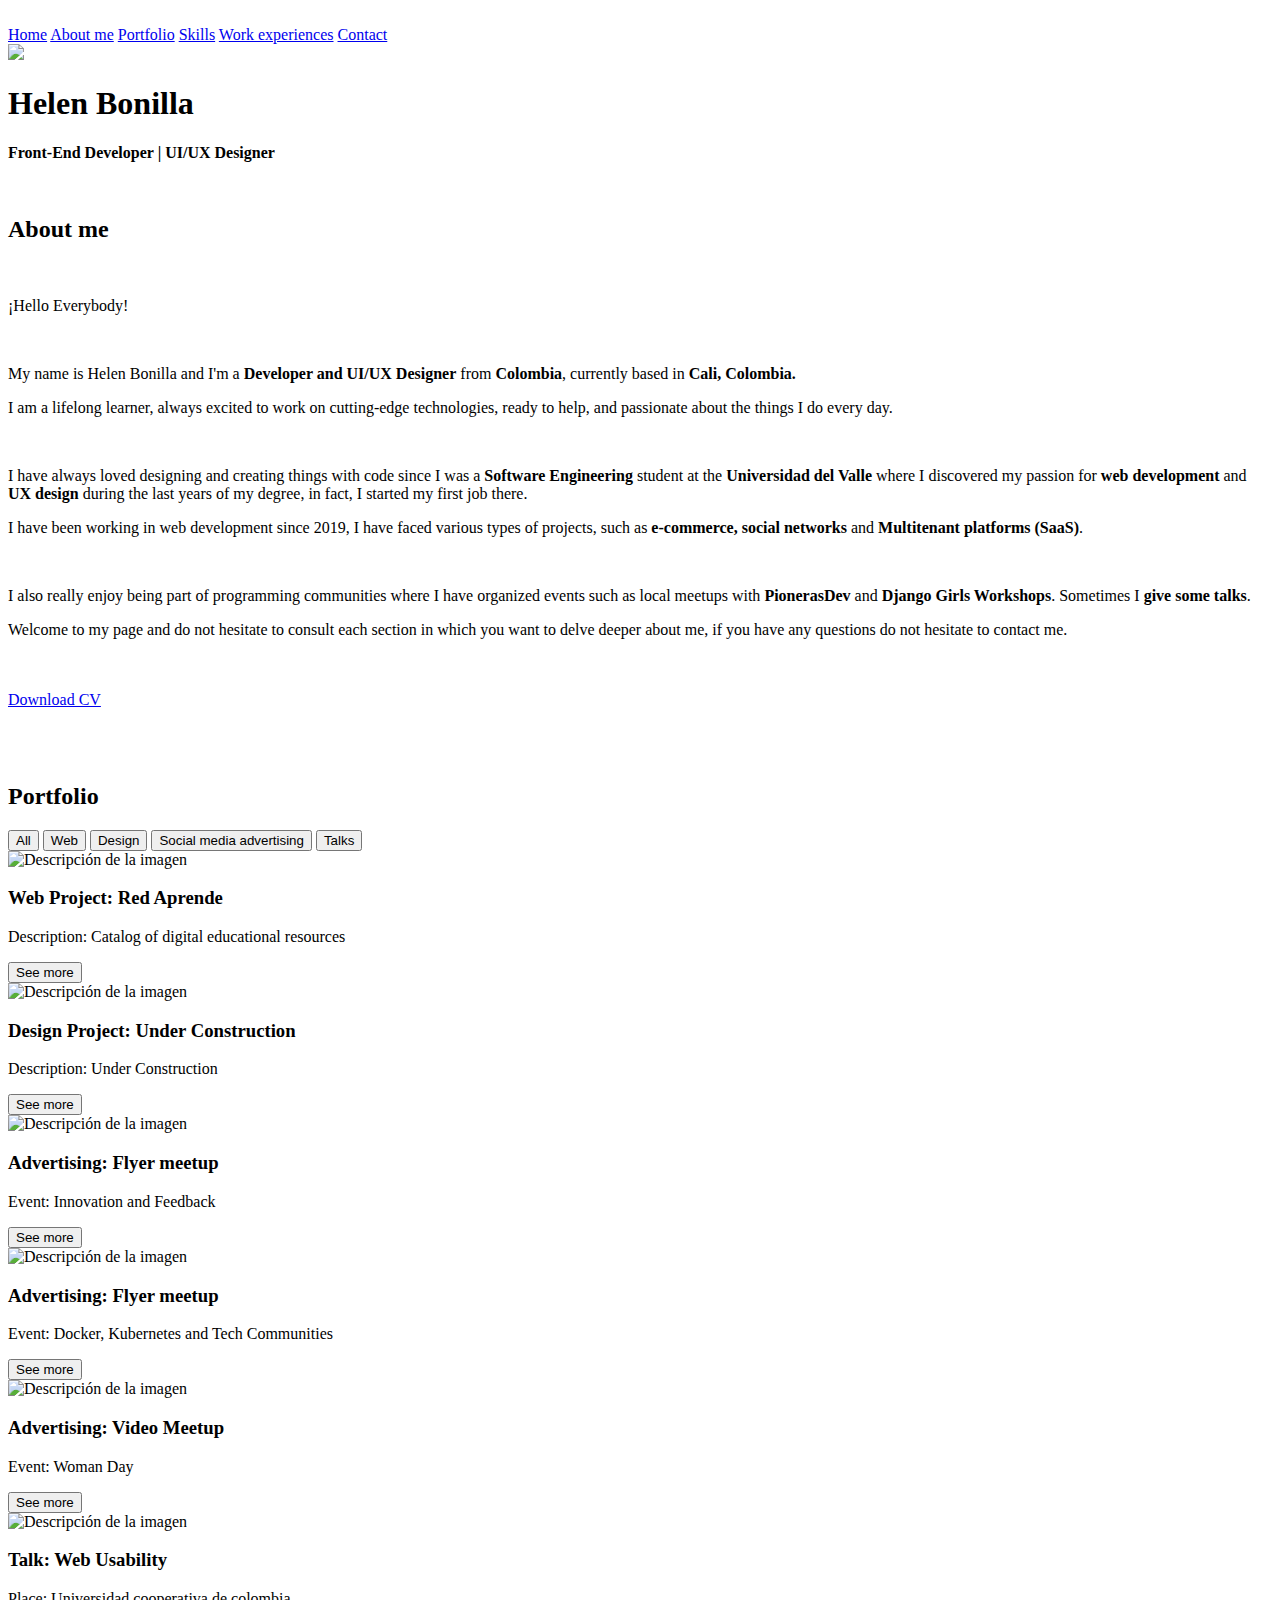
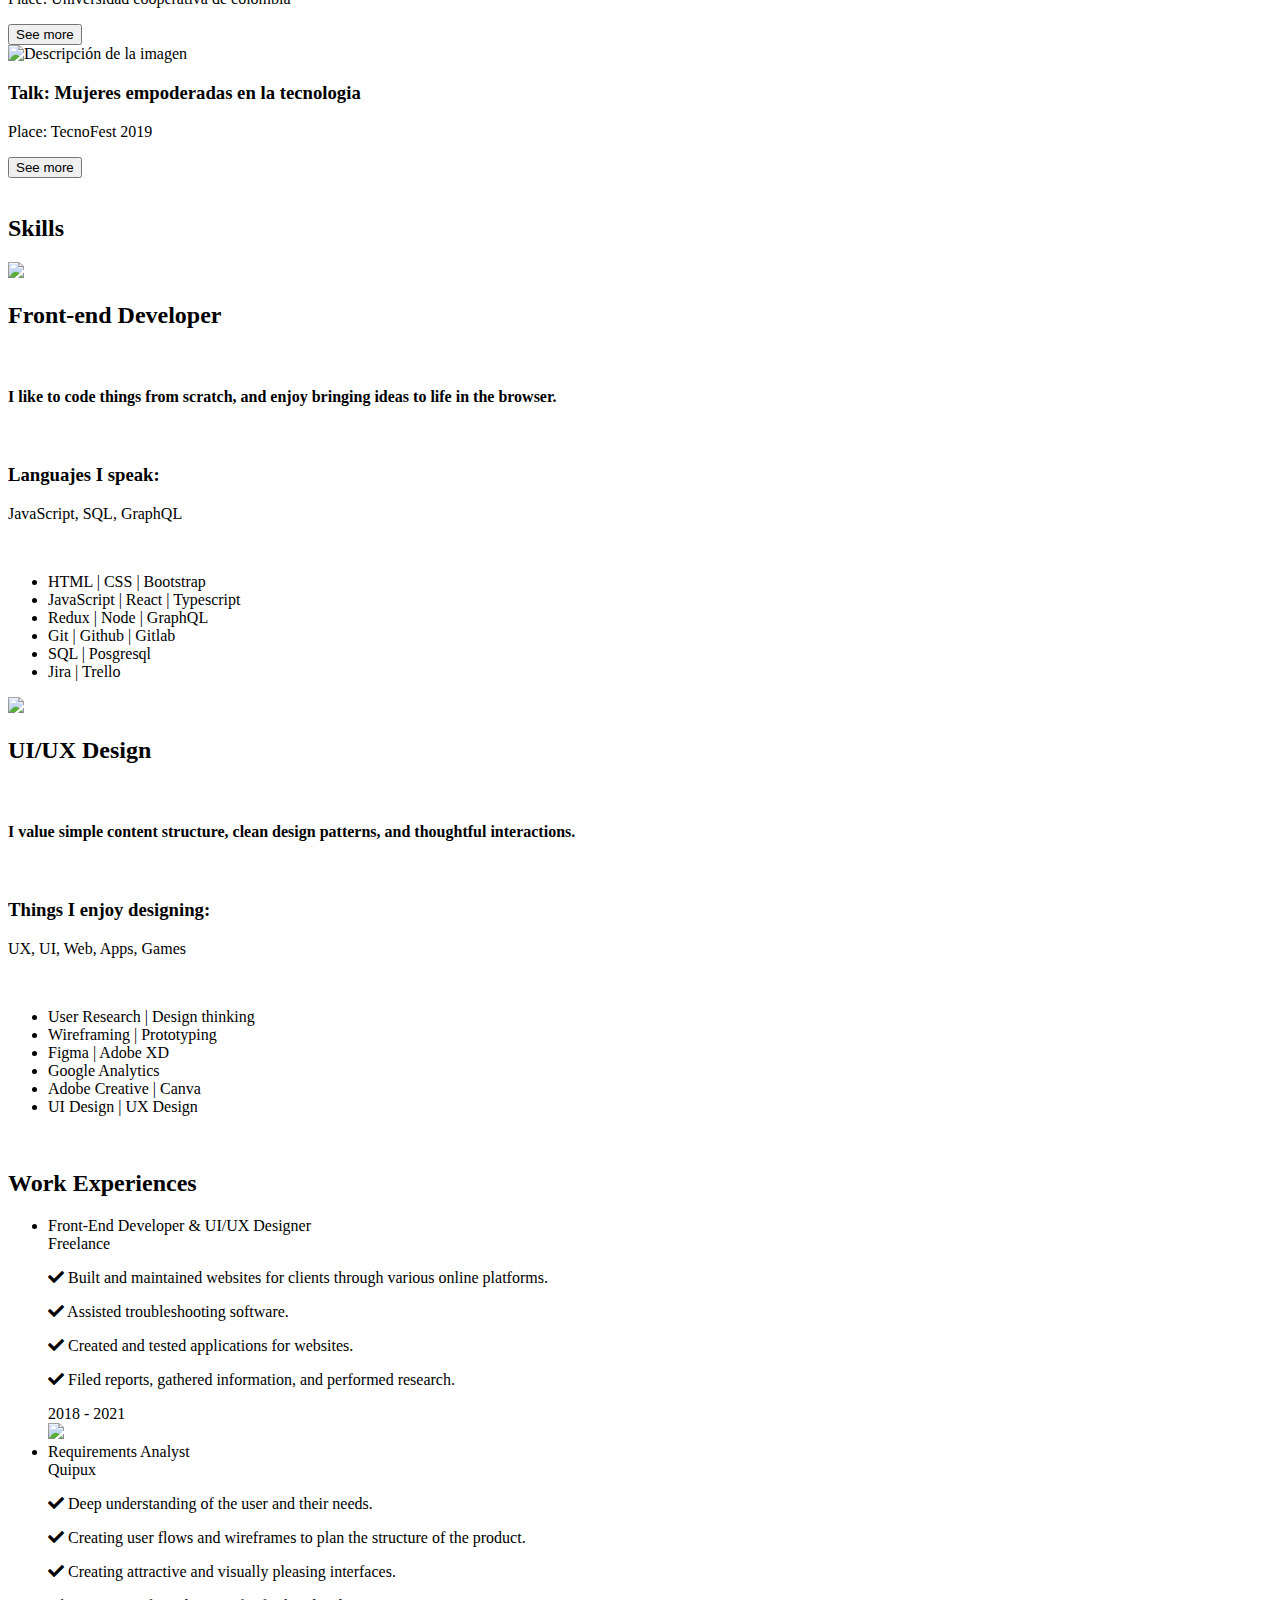
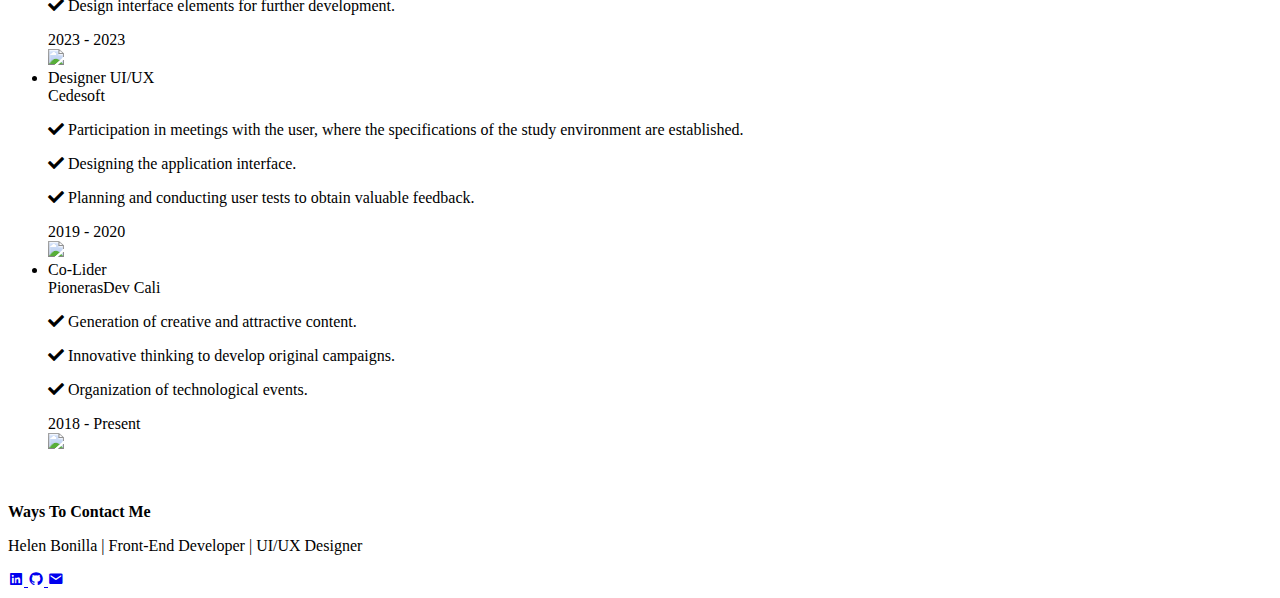
==== index.html @ f0af3a5b "Inicio" ====
<!DOCTYPE html>
<html lang="en">
<head>
    <meta charset="UTF-8">
    <meta http-equiv="X-UA-Compatible" content="IE=edge">
    <meta name="viewport" content="width=device-width, initial-scale=1.0">
    <link rel="stylesheet" href="css/estilos.css">
    <link href='https://unpkg.com/boxicons@2.0.9/css/boxicons.min.css' rel='stylesheet'>
    <link rel="stylesheet" href="https://cdnjs.cloudflare.com/ajax/libs/font-awesome/5.15.4/css/all.min.css">
    <title>Helen Bonilla | Front-End Developer</title>

<link rel="preconnect" href="https://fonts.googleapis.com">
<link rel="preconnect" href="https://fonts.gstatic.com" crossorigin>
<link href="https://fonts.googleapis.com/css2?family=Fraunces&family=Open+Sans:wght@300;400;700&display=swap" rel="stylesheet">
</head>
<body>
    <header class="header" id="inicio">
        <img src="icons/hamburguesa.svg" alt="" class="hamburguer">
        <nav class="menu-navegacion">
            <a href="#inicio">Home</a>
            <a href="#about">About me</a>
            <a href="#portafolio">Portfolio</a>
            <a href="#skills">Skills</a>
            <a href="#work experiences">Work experiences</a>
            <a href="#contacto">Contact</a>
        </nav>
        <div class="contenedor head">
            <img class="foto" src=./img/foto4.jpeg>
            <h1 class="titulo">Helen Bonilla</h1>
            <p class="copy"><b>Front-End Developer | UI/UX Designer</b></p>
        </div>
    </header> <br>
    <main> 
        <section class="contenedor" id="about">
            <h2 class="subtitulo">About me</h2> 
            <div class="contenedor-about">
                <div class="checklist-about"> <br>
                    <p>¡Hello Everybody!</p>
                    <br>
                    <p>My name is Helen Bonilla and I'm a <strong>Developer and UI/UX Designer</strong> from <strong> Colombia</strong>, currently based in <strong> Cali, Colombia. </strong></p>
                    <p>I am a lifelong learner, always excited to work on cutting-edge technologies, ready to help, and passionate about the things I do every day. </p><br>
                    <p>I have always loved designing and creating things with code since I was a <strong>Software Engineering </strong>student at the <strong> Universidad del Valle</strong> where I discovered my passion for <strong> web development</strong> and <strong> UX design </strong>during the last years of my degree, in fact, I started my first job there.</p>
                    <p>I have been working in web development since 2019, I have faced various types of projects, such as <strong>e-commerce, social networks</strong> and <strong> Multitenant platforms (SaaS)</strong>.</p><br>
                    <p>I also really enjoy being part of programming communities where I have organized events such as local meetups with <strong> PionerasDev </strong> and <strong> Django Girls Workshops</strong>. Sometimes I  <strong>give some talks</strong>.</p>
                    <p>Welcome to my page and do not hesitate to consult each section in which you want to delve deeper about me, if you have any questions do not hesitate to contact me.</p>
                    <br><br>
                        <a class="bton" href="./doc/HV_HelenBonillaE.pdf" download="CV Helen Bonilla">Download CV</a>
                </div> 
            </div> <br> <br>
        </section>
        <section class="gallery" id="portafolio">
            <div class="contenedor"> <br>
                <h2 class="subtitulo">Portfolio</h2>

                <div class="filter-menu">
                    <button class="filter-btn active" data-filter="all">All</button>
                    <button class="filter-btn" data-filter="web">Web</button> 
                    <button class="filter-btn" data-filter="design">Design</button>
                    <button class="filter-btn" data-filter="social">Social media advertising</button>
                    <button class="filter-btn" data-filter="talks">Talks</button>
                  </div>
                  
                  <div class="card-list">
                    <div class="card web">
                        <img src="./img/RedAprende.PNG" alt="Descripción de la imagen">
                        <div class="card-overlay">
                          <h3>Web Project: Red Aprende</h3>
                          <p>Description: Catalog of digital educational resources</p>
                          <a href="./portfolio/webP1.html" target="_blank"><button>See more</button></a>
                        </div>
                      </div>
                      <div class="card design">
                        <img src="./img/404.png" alt="Descripción de la imagen">
                        <div class="card-overlay">
                          <h3>Design Project: Under Construction</h3>
                          <p>Description: Under Construction</p>
                          <a href="./portfolio/webP1.html" target="_blank"><button>See more</button></a>
                        </div>
                      </div>
                      <div class="card social">
                        <img src="./img/pionerasdev (4).png" alt="Descripción de la imagen">
                        <div class="card-overlay">
                          <h3>Advertising: Flyer meetup</h3>
                          <p>Event: Innovation and Feedback</p>
                          <a href="./portfolio/feed.html" target="_blank"><button>See more</button></a>
                        </div>
                      </div>
                      <div class="card social">
                        <img src="./img/PionerasDevCaliJulio.png" alt="Descripción de la imagen">
                        <div class="card-overlay">
                          <h3>Advertising: Flyer meetup</h3>
                          <p>Event: Docker, Kubernetes and Tech Communities</p>
                          <a href="./portfolio/Docker.html" target="_blank"><button>See more</button></a>
                        </div>
                      </div>
                      <div class="card social">
                        <img src="./img/image.png" alt="Descripción de la imagen">
                        <div class="card-overlay">
                          <h3>Advertising: Video Meetup</h3>
                          <p>Event: Woman Day</p>
                          <a href="./portfolio/DayW.html" target="_blank"><button>See more</button></a>
                        </div>
                      </div> 
                      <div class="card talks">
                        <img src="./img/120811788_2974301449463937_30745337983577985_n.jpg" alt="Descripción de la imagen">
                        <div class="card-overlay">
                          <h3>Talk: Web Usability</h3>
                          <p>Place: Universidad cooperativa de colombia</p>
                          <a href="./portfolio/talk_web.html" target="_blank"><button>See more</button></a>
                        </div>
                      </div> 
                      <div class="card talks">
                        <img src="./img/120504747_273987723655380_1915528451180286596_n.jpg" alt="Descripción de la imagen">
                        <div class="card-overlay">
                          <h3>Talk: Mujeres empoderadas en la tecnologia</h3>
                           <p>Place: TecnoFest 2019</p>
                          <a href="./portfolio/talk_wom.html" target="_blank"><button>See more</button></a>
                        </div>
                      </div> 
                  </div>   
        </section> 
        
       <section class="contenedor" id="skills"> <br>
            <h2 class="subtitulo">Skills</h2>
            <section class="skills">
                <div class="cont-skill"> 
                    <img src="./img/curso-de-programacion.png"><br>
                          <h2>Front-end Developer</h2><br>
                          <h4>I like to code things from scratch, and enjoy bringing ideas to life in the browser.</h4><br>
                          <h3>Languajes I speak:</h3>
                          <p>JavaScript, SQL, GraphQL</p><br>
                          <ul class="skills-list" id="frontend-skills">
                            <li>HTML | CSS | Bootstrap</li>
                            <li>JavaScript | React | Typescript</li>
                            <li>Redux | Node | GraphQL</li>
                            <li>Git | Github | Gitlab</li>
                            <li>SQL | Posgresql</li>
                            <li>Jira | Trello</li>
                          </ul>
                        </div>     
                </div>
                  <div class="cont-skill">
                    <img src="./img/diseno-web.png"><br>
                      <h2>UI/UX Design</h2><br>
                      <h4>I value simple content structure, clean design patterns, and thoughtful interactions.</h4><br>
                      <h3>Things I enjoy designing:</h3>
                      <p>UX, UI, Web, Apps, Games</p><br>
                      <ul class="skills-list" id="ui-ux-skills">
                      <li>User Research | Design thinking</li>
                      <li>Wireframing | Prototyping</li>
                      <li>Figma | Adobe XD</li>
                      <li>Google Analytics</li>
                      <li>Adobe Creative | Canva</li>
                      <li>UI Design | UX Design</li>
                    </ul>
                  </div>
            </section>

            <section class="gallery"> 
              <div class="contenedor" id="work experiences"> <br>
                  <h2 class="subtitulo">Work Experiences</h2>
                  <div class="work-experiences">
                    <ul>
                      <li class="work-container">
                        <div>
                          <div class="job-title">Front-End Developer & UI/UX Designer</div>
                          <div class="company-name">Freelance</div>
                          <div class="activities">
                            <p><i class="fas fa-check"></i> Built and maintained websites for clients through various online platforms.</p>
                            <p><i class="fas fa-check"></i> Assisted troubleshooting software.</p>
                            <p><i class="fas fa-check"></i> Created and tested applications for websites.</p>
                            <p><i class="fas fa-check"></i> Filed reports, gathered information, and performed
                              research.</p>
                          </div>
                          <div class="duration">2018 - 2021</div> 
                        </div>
                        <div class="image-work"><a target="_blank" href="https://github.com/HelenBonilla"> <img height="100px" src="./img/HelenB.png"></a></div>
                      </li>
                      <li class="work-container">
                        <div>
                          <div class="job-title">Requirements Analyst</div>
                            <div class="company-name">Quipux</div>
                              <div class="activities">
                                <p><i class="fas fa-check"></i> Deep understanding of the user and their needs.</p>
                                <p><i class="fas fa-check"></i> Creating user flows and wireframes to plan the
                                  structure of the product.</p>
                                <p><i class="fas fa-check"></i> Creating attractive and visually pleasing interfaces.</p>
                                <p><i class="fas fa-check"></i> Design interface elements for further development.</p>
                              </div>
                            <div class="duration">2023 - 2023</div>
                        </div>
                        <div class="image-work"><a target="_blank" href="https://quipux.com/"> <img height="50px" src="./img/quipux.png"> </a></div>
                      </li>
                      <li class="work-container">
                        <div>
                        <div class="job-title">Designer UI/UX</div>
                        <div class="company-name">Cedesoft</div>
                        <div class="activities">
                          <p><i class="fas fa-check"></i> Participation in meetings with the user, where the
                            specifications of the study environment are established.</p>
                          <p><i class="fas fa-check"></i> Designing the application interface.</p>
                          <p><i class="fas fa-check"></i> Planning and conducting user tests to obtain
                            valuable feedback.</p>
                        </div>
                        <div class="duration">2019 - 2020</div>
                      </div>
                        <div class="image-work"><a target="_blank" href="https://eisc.univalle.edu.co/index.php/laboratorios/cedesoft"> <img src="./img/cedesoft.png"> </a></div>
                      </li>
                      <li class="work-container"> 
                        <div>
                        <div class="job-title">Co-Lider</div>
                        <div class="company-name">PionerasDev Cali</div>
                        <div class="activities">
                          <p><i class="fas fa-check"></i> Generation of creative and attractive content.</p>
                          <p><i class="fas fa-check"></i> Innovative thinking to develop original campaigns.</p>
                          <p><i class="fas fa-check"></i> Organization of technological events.</p>
                        </div>
                        <div class="duration">2018 - Present</div>
                        </div>
                        <div class="image-work"><a target="_blank" href="https://www.pionerasdev.org/"> <img height="50" src="./img/pionerasdev.png"> </a></div>
                      </li>
                    </ul>
                  </div>
              </div>
            </section>
    </main> <br>
    <footer id="contacto">
        <div class="contenedor footer-content">
            <div class="contact-us">
                <strong><p>Ways To Contact Me</p></strong>
                <p>Helen Bonilla | Front-End Developer | UI/UX Designer</p>
            </div>
            <div class="social-media">
                <a href="https://www.linkedin.com/in/helen-bonilla-gonzalez-b10560175/" target="_blank" class="social-media-icon">
                    <i class='bx bxl-linkedin-square' ></i>
                </a>
                <a href="https://github.com/HelenBonilla" target="_blank" class="social-media-icon">
                    <i class='bx bxl-github'></i>
                </a>
                <a href="mailto:helenbonillag@gmail.com/Send mail" target="_blank" class="social-media-icon">
                    <i class='bx bxs-envelope'></i> 
                </a>
            </div>
        </div>
        <div class="line"></div>
    </footer>

    <script src="js/menu.js"></script>
    <script src="js/lightbox.js"></script>
    <script src="./portfolio/script.js"></script>
</body>
</html>
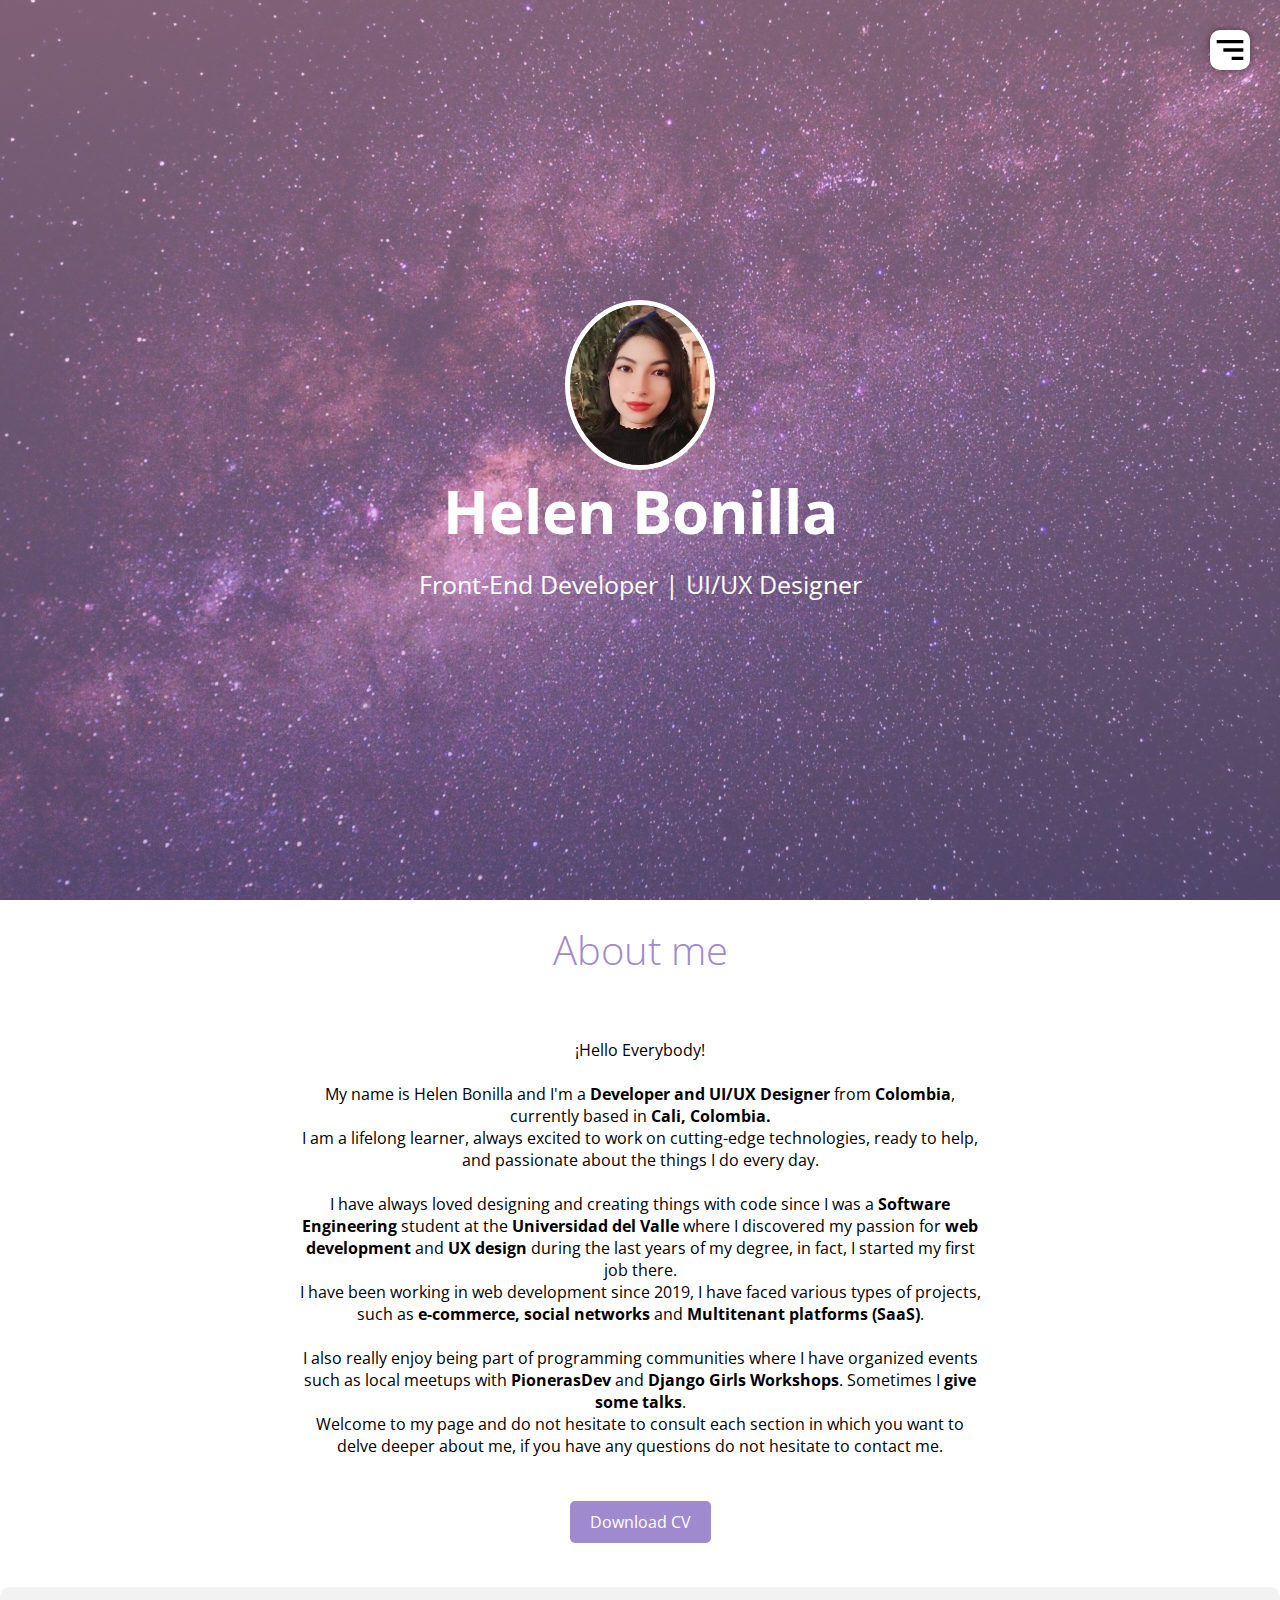
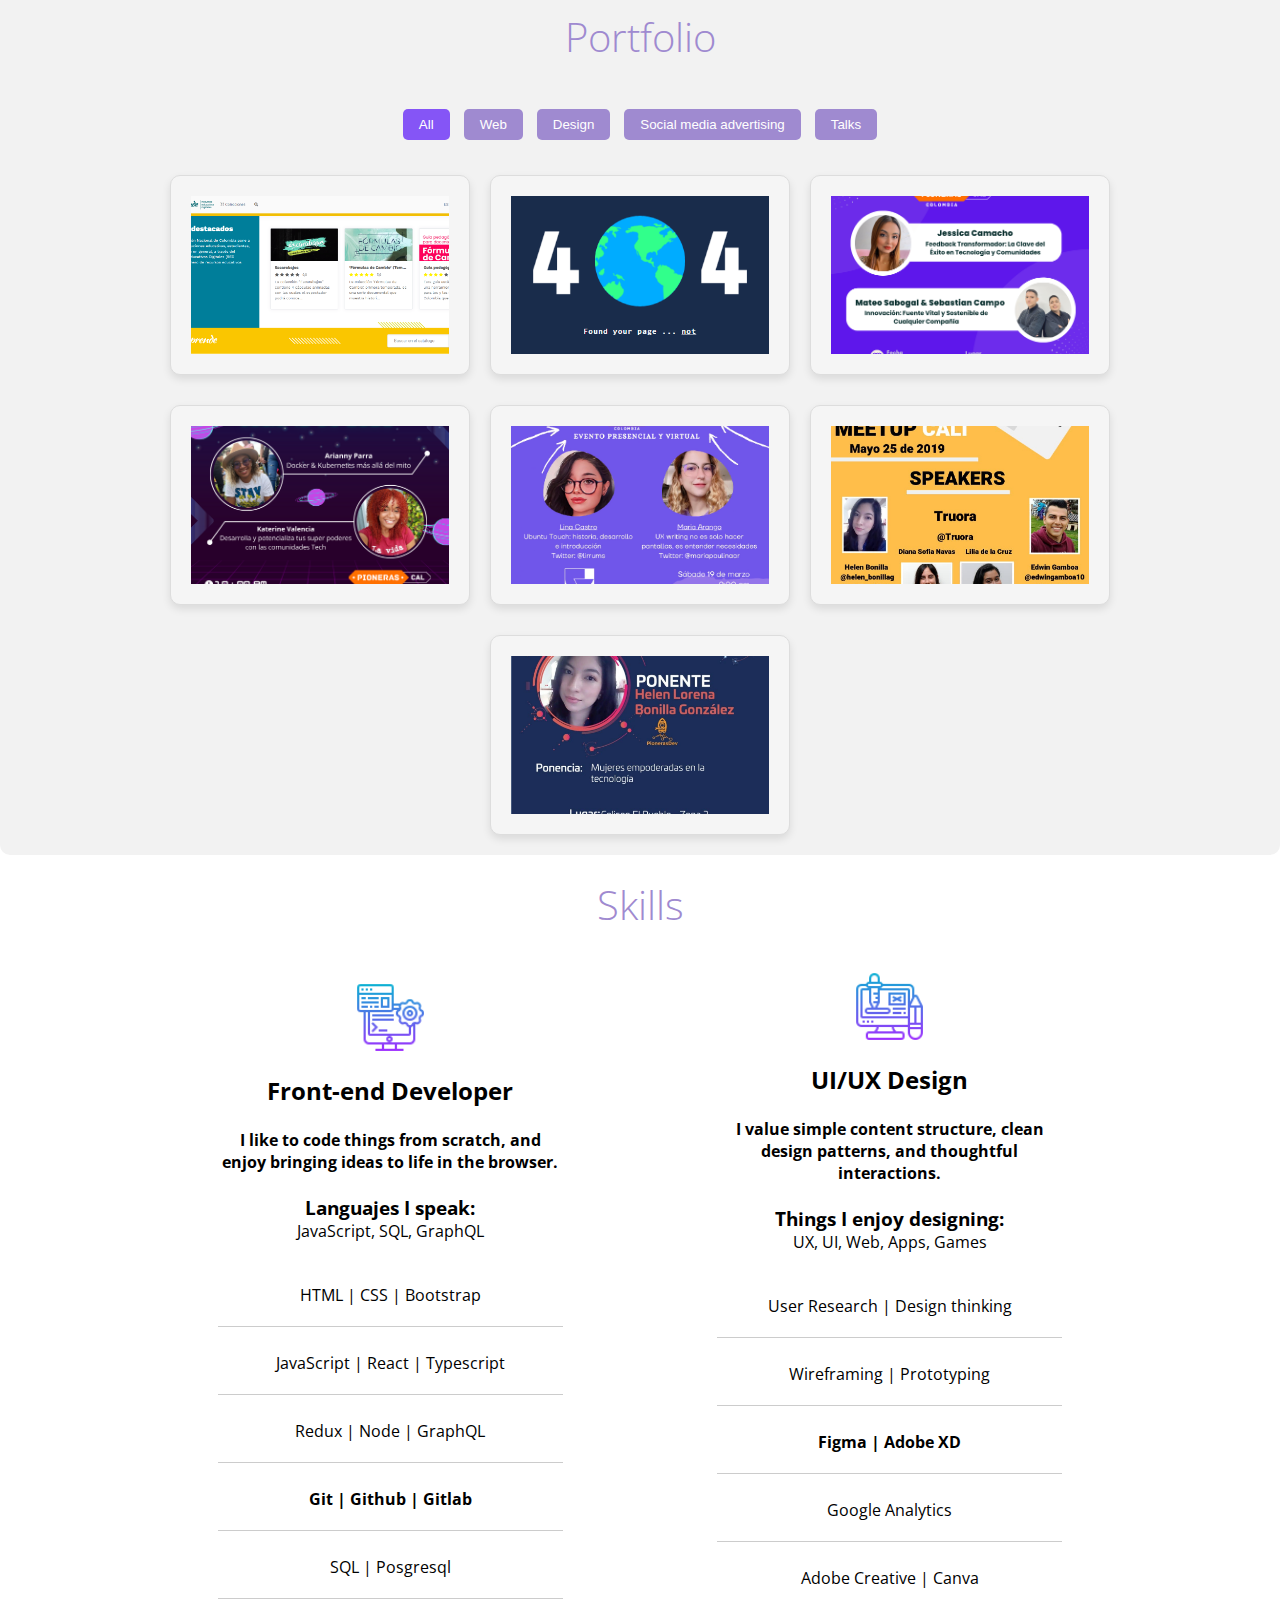
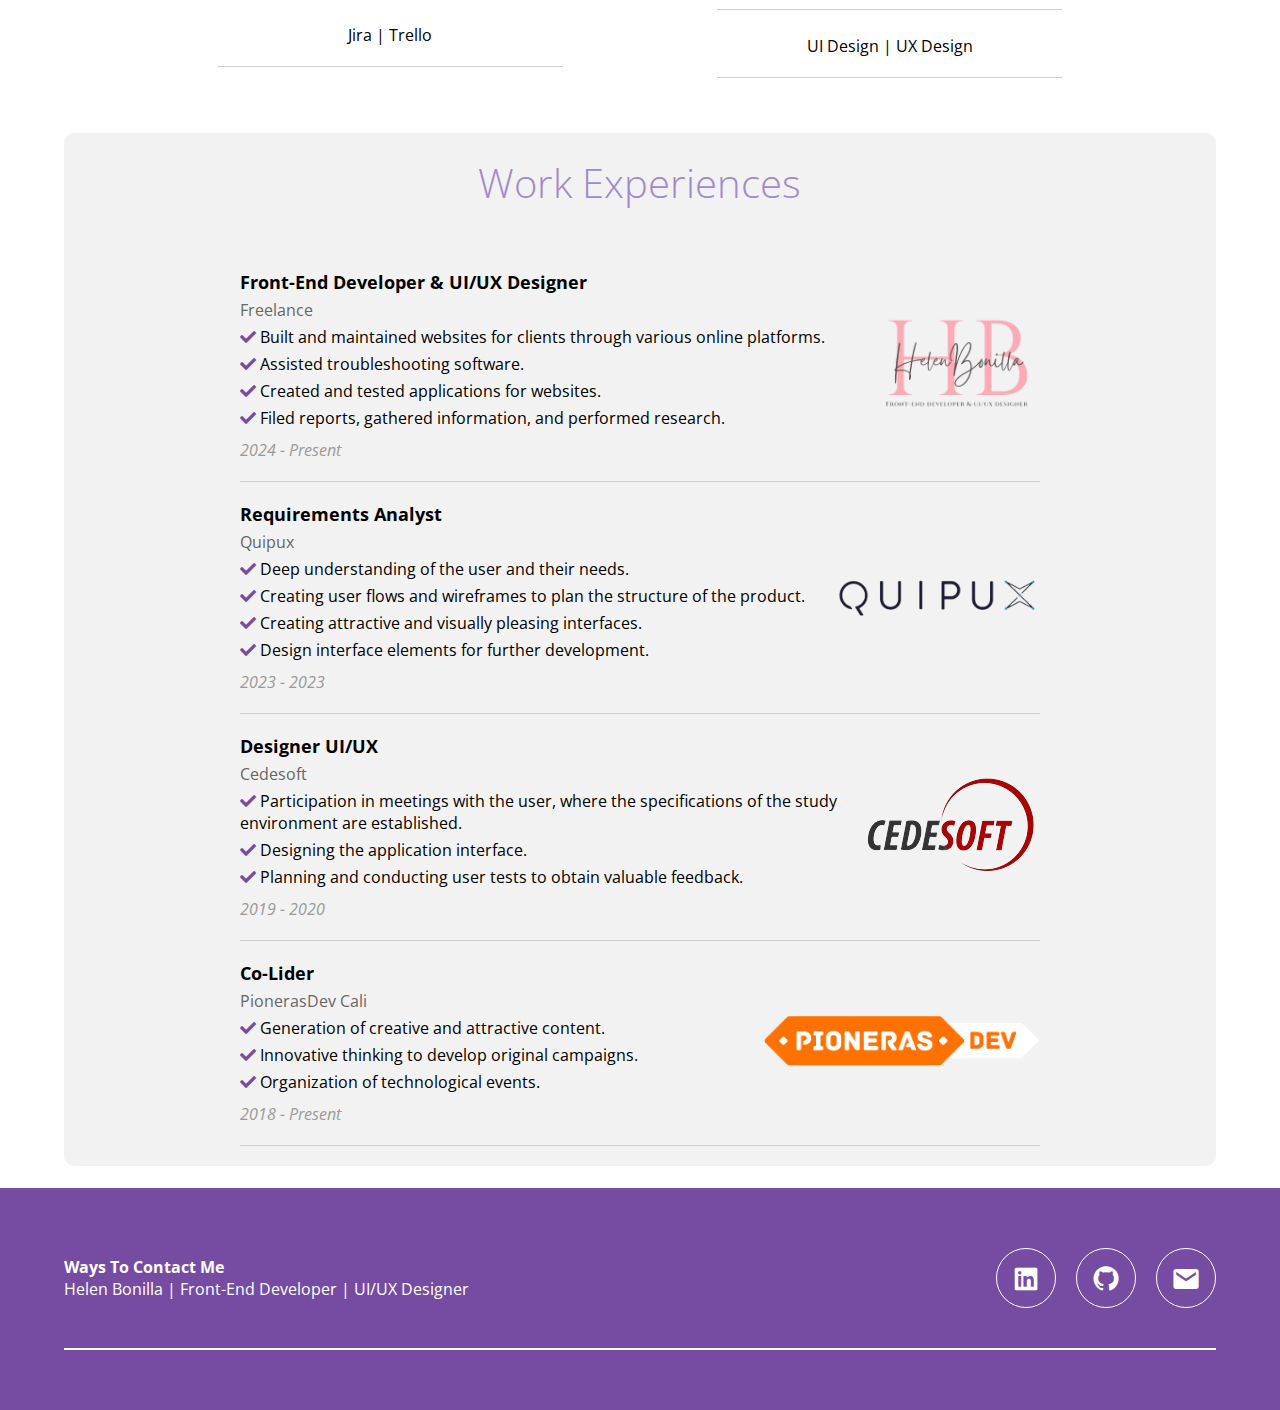
==== commit cd37ac21: "Actualizacion fecha" ====
--- a/index.html
+++ b/index.html
@@ -172,7 +172,7 @@
                             <p><i class="fas fa-check"></i> Filed reports, gathered information, and performed
                               research.</p>
                           </div>
-                          <div class="duration">2018 - 2021</div> 
+                          <div class="duration">2024 - Present</div> 
                         </div>
                         <div class="image-work"><a target="_blank" href="https://github.com/HelenBonilla"> <img height="100px" src="./img/HelenB.png"></a></div>
                       </li>
--- a/css/estilos.css
+++ b/css/estilos.css
@@ -0,0 +1,691 @@
+*{
+    margin: 0;
+    padding: 0;
+    box-sizing: border-box;
+}
+
+:root{
+    scroll-behavior: smooth;
+    --white-text:#ffff;
+    --background:#c8e8f1;
+    --black-text:rgb(68, 66, 66)
+    --prueba: (180deg, #21c8f6, #637bff);
+}
+
+.background1-left-column{
+    background:linear-gradient(180deg, #21c8f6, #637bff);
+}
+
+.background2-left-column{
+    background: linear-gradient(180deg, #6edcc4, #1aab8b);
+}
+
+.skills-cards{
+    background-color: var(--white-tex);
+    border-radius: 1rem;
+    box-shadow: 0 1rem 1rem rgba(0, 0, 0, .2);
+    display: flex;
+    margin: 1.5rem;
+    overflow: hidden;
+    width: 30rem;
+    height: 19rem;
+}
+
+.left-column{
+    color: var(--white-tex);
+    padding: 2rem;
+    max-width: 10rem;
+    display: flex;
+    flex-direction: column;
+    align-items: center;
+    justify-content: space-between;
+}
+
+.rigth-column{
+    padding: 2rem;
+    display: flex;
+    flex-direction: column;
+    align-items: flex-start;
+    justify-content: space-between;
+}
+
+
+
+body{
+    font-family: 'Fraunces', serif;
+    font-family: 'Open Sans', sans-serif;
+}
+
+/*.img-galeria{
+    height: 500px;
+    width: 1200px;
+}*/
+
+.contenedor{
+    width: 90%;
+    max-width: 1200px;
+    overflow: hidden;
+    margin: auto;
+}
+
+.foto{
+    width: 150px; /* P: Foto circular y centrada*/
+    height: 170px;
+    border-radius: 50%;
+    border-style: solid;
+    border-width: 5px;
+}
+
+.header{
+    height: 100vh;
+    background-image: linear-gradient(to top, hsla(258, 43%, 68%, 0.5) 0%, hsla(317, 88%, 87%, 0.5) 100%), url(../img/woman.jpg);
+    background-repeat: no-repeat;
+    background-size: cover;
+    background-attachment: fixed;
+    background-position: center;
+}
+
+.head{
+    text-align: center;
+    padding: 0;
+    height: 100%;
+    display: flex;
+    justify-content: center;
+    align-items: center;
+    flex-direction: column;
+    color: white;
+}
+
+.hamburguer{
+    position: fixed;
+    top:30px;
+    right: 30px;
+    background-color: #ffff;
+    width: 40px;
+    height: 40px;
+    cursor: pointer;
+    border-radius: 10px;
+    box-shadow: 0 0 6px rgba(0, 0, 0, .5);
+}
+
+.menu-navegacion{
+    position: fixed;
+    top: 0;
+    right: 0;
+    width: 30vw;
+    height: 100%;
+    background-image: linear-gradient(135deg, #667eea 0%, #764ba2 100%);
+    display: flex;
+    flex-direction: column;
+    justify-content: space-evenly;
+    align-items: center;
+    transition: transform .3s ease-in-out;
+    transform: translate(110%);
+    box-shadow: 0 0 6px rgba(0, 0, 0, .5);
+    z-index: 1000;
+}
+
+.spread{
+    transform: translate(0);
+}
+
+.menu-navegacion a{
+    color: #ffff;
+    text-decoration: none;
+}
+
+.titulo{
+    font-size: 60px;
+    margin-bottom: 15px;
+}
+
+.copy{
+    font-weight: 300;
+    font-size: 25px;
+}
+
+/* about */
+
+.subtitulo{
+    text-align: center;
+    font-weight: 300;
+    color: #9f8ad0;
+    margin-bottom: 40px;
+    font-size: 40px;
+}
+
+.bton {
+    background-color: #9f8ad0;
+    border: none;
+    color: white;
+    padding: 10px 20px;
+    text-align: center; 
+    text-decoration: none; 
+    display: inline-block; 
+    font-size: 16px; 
+    border-radius: 5px; 
+    cursor: pointer; 
+  }
+  
+  .bton:hover {
+    background-color: #8555f6; 
+  }
+  
+
+.contenedor-about{
+    display: flex;
+    justify-content: space-evenly;
+    align-items: center;
+    flex-wrap: wrap;
+}
+
+.contenedor-about img{
+    width: 40%;
+}
+
+.checklist-about{
+    width: 60%;
+    text-align: center; /*------------------  ACOMODAR ABOUT ME -> JUSTIFY???------------------*/
+}
+
+.service{
+    margin-bottom: 20px;
+}
+
+.n-service{
+    margin-bottom: 7px;
+    color: #9f8ad0;
+}
+
+.number{
+    display: inline-block;
+    background-image: linear-gradient(to top, #a18cd1 0%, #fbc2eb 100%);
+    width: 30px;
+    height: 30px;
+    color:#ffff;
+    text-align: center;
+    border-radius: 50%;
+    font-weight: 700;
+    line-height: 30px;
+    margin-right: 5px;
+}
+
+.gallery{
+    background: #f2f2f2;
+    display: flex;
+    justify-content: space-evenly;
+    flex-wrap: wrap; 
+    border-radius: 10px;
+}
+
+.contenedor-galeria{
+   display: flex;
+   justify-content: space-evenly;
+   flex-wrap: wrap; 
+   border-radius: 10px;
+}
+
+.img-galeria{
+    object-fit: cover;
+    width: 30%;
+    display: block;
+    margin-bottom: 15px;
+    box-shadow: 0 0 6px rgba(0, 0, 0, .5);
+    cursor: pointer;
+}
+
+.imagen-light{
+    position: fixed;
+    background: rgba(0, 0, 0, .6);
+    width: 100%;
+    height: 100%;
+    top: 0;
+    left: 0;
+    display: flex;
+    justify-content: center;
+    align-items: center;
+    transform: translate(100%);
+    transition: transform .2s ease-in-out;
+}
+
+.show{
+    transform: translate(0);
+}
+
+.agregar-imagen{
+    object-fit: cover;
+    width: 60%;
+    border-radius: 10px;
+    transform: scale(0);
+    transition: transform .3s .2s;
+}
+
+.showImage{
+    transform: scale(1);
+
+}
+
+.close{
+    position: absolute;
+    top: 15px;
+    right: 15px;
+    width: 40px;
+    cursor: pointer;
+}
+
+.filter-menu {
+    text-align: center;
+    margin-bottom: 20px;
+  }
+  
+  .filter-btn {
+    background-color: #9f8ad0;
+
+    color: white;
+    border: none;
+    padding: 8px 16px;
+    margin: 5px;
+    border-radius: 5px; 
+    cursor: pointer;
+  }
+  
+  .filter-btn.active {
+    background-color: #8555f6; 
+  }
+  
+  .card-list {
+    display: flex;
+    flex-wrap: wrap;
+    justify-content: center;
+  }
+  
+  .card {
+    background-color: #f5f5f5;
+    border: 1px solid #ddd;
+    border-radius: 5px;
+    padding: 20px;
+    margin: 10px;
+    width: 300px;
+  }
+  
+
+
+.skills{
+    display: flex;
+    justify-content: space-evenly;
+    align-items: center;
+    flex-wrap: wrap;
+}
+
+.community{
+    display: absolute;
+    justify-content:space-between;
+    align-items: center;
+    flex-wrap: wrap;
+}
+
+.cont-skill{
+    width: 30%;
+    text-align: center;
+    margin-bottom: 50px;
+}
+
+.cont-skill2{
+    width: 50%;
+    text-align: center;
+    margin-bottom: 20px;
+}
+
+.cont-skill img{
+    width: 20%;
+    display: block;
+    margin: 0 auto;
+}
+
+ul {
+    list-style: none;
+}
+
+.conts-skill{
+    width: 90%;
+    max-width: 500px;
+    overflow: hidden;
+    margin: auto;
+    text-align: center;
+}
+
+.conts-skill-s{
+    display: inline-block;
+    width: 90%;
+    max-width: 500px;
+    overflow: hidden;
+    margin: auto;
+    text-align: center;
+}
+
+.n-skill{
+    display: inline-block;
+    margin-top:20px;
+    width: 100%;
+    font-weight: 400;
+}
+
+/* Skills */
+
+.skills-container {
+    display: flex;
+    flex-wrap: wrap;
+    justify-content: space-between; /* Distribuye el espacio entre las columnas */
+    margin-top: 20px;
+}
+
+.skills-category {
+    width: calc(50% - 20px); /* Calcula el ancho de cada columna con margen entre ellas */
+  margin-bottom: 20px; /* Espacio inferior entre las columnas */
+  box-sizing: border-box; 
+}
+  
+.skills-category h2 {
+    margin-bottom: 10px;
+}
+  
+.skills-list {
+    list-style-type: none;
+    padding: 0;
+}
+  
+.skills-list li {
+    margin-bottom: 5px;
+}
+  
+/* Estilos adicionales para resaltar ciertas habilidades */
+  #ui-ux-skills li:nth-child(3), /* Prototyping */
+  #frontend-skills li:nth-child(4) { /* React.js */
+    font-weight: bold;
+}
+
+/* work experiences */
+.work-experiences {
+    max-width: 800px;
+    margin: 20px auto;
+  }
+  
+  ul {
+    list-style-type: none;
+    padding: 0;
+  }
+  
+  li {
+    border-bottom: 1px solid #ccc;
+    padding: 20px 0;
+  }
+  
+  .job-title {
+    font-weight: bold;
+    font-size: 18px;
+    margin-bottom: 5px;
+  }
+  
+  .company-name {
+    color: #666;
+    margin-bottom: 5px;
+  }
+  
+  .activities {
+    margin-bottom: 10px;
+  }
+  
+  .activities p {
+    margin: 5px 0;
+  }
+  
+  .duration {
+    color: #999;
+    font-style: italic;
+  }
+  
+  @media screen and (max-width: 600px) {
+    .job-title {
+      font-size: 16px;
+    }
+  }
+  
+/* image work experiences */
+
+.work-container {
+    display: flex;
+    width: 100%;
+    justify-content: space-between;
+}
+  
+  .image-work {
+    width: 200px; 
+    justify-content: right;
+    display: flex;
+    align-items: center;
+  }
+  
+  .fas.fa-check {
+    color: #764ba2;
+  }
+
+/* Footer */
+
+footer{
+    background:#764ba2;
+    padding-bottom: 0.1px;
+
+}
+
+.footer-content{
+    display:flex;
+    justify-content: space-between;
+    align-items: center;
+    flex-wrap: wrap;
+    padding-top: 60px;
+    padding-bottom: 40px;
+}
+
+.contact-us{
+    width: 40%;
+    color: #ffff;
+
+}
+
+.brand{
+    font-weight: 500;
+    font-size: 40px;
+}
+
+.brand+p{
+    font-weight: 500;
+}
+
+.social-media{
+    width: 50% ;
+    display: flex;
+    justify-content: flex-end;
+}
+
+.social-media-icon{
+    display: inline-block;
+    margin-left: 20px;
+    width: 60px;
+    height: 60px;
+    border: 1px solid #ffff;
+    border-radius: 50%;
+    text-align: center;
+    color: #ffff;
+}
+
+.social-media-icon:hover{
+    background: #ffff;
+    color: #764ba2;
+}
+
+.social-media-icon i{
+    font-size: 30px;
+    line-height: 60px;
+}
+
+.line{
+    width: 90%;
+    max-width: 1200px;
+    margin: 0 auto;
+    height: 2px;
+    background: #fff;
+    margin-bottom: 60px;
+}
+
+@media screen and (max-width:800px){
+    .menu-navegacion{
+        width: 50vw;
+    }
+
+    .titulo{
+        font-size: 40px;
+    }
+
+    .contenedor-about img{
+        width: 80%;
+        margin-bottom: 40px;
+    }
+
+    .checklist-about{
+        width: 80%;
+    }
+
+    .service{
+        margin-bottom: 30px;
+
+    }
+
+    .agregar-imagen{
+        width: 80%;
+    }
+
+    .img-galeria{
+        width: 45%;
+    }
+
+    .cont-skill{
+        width: 80%;
+    }
+
+    .social-media{
+        width: 80%;
+        justify-content: space-evenly;
+
+    }
+
+    .social-media i{
+        margin-left: 0;
+    }
+
+    .footer-content{
+        justify-content: center;
+    }
+
+    .contact-us{
+        text-align: center;
+        width: 80%;
+        margin-bottom: 40px;
+    }
+
+    .social-media-icon{
+        margin-left: 0;
+    }
+
+    }
+
+    @media screen and (max-width:500px){
+        .menu-navegacion{
+            width: 65vw;
+        }
+
+        .hamburguer{
+            top: 20px;
+            right: 20px;
+        }
+
+        .titulo{
+            font-size: 30px;
+        }
+
+        .subtitulo{
+            font-size: 30px;
+        }
+
+        .img-galeria{
+            width: 95%;
+        }
+
+        .agregar-imagen{
+            width: 95%;
+        }
+
+        .social-media{
+            width: 100%;
+        }
+        
+        .contact-us{
+            width: 90%;
+        }
+    }
+
+    /**/
+    .card {
+        position: relative;
+        width: 300px;
+        height: 200px;
+        border-radius: 10px;
+        box-shadow: 0 4px 8px rgba(0, 0, 0, 0.1);
+        overflow: hidden;
+        margin-bottom: 20px;
+        z-index: 1;
+      } 
+      
+      .card img {
+        width: 100%;
+        height: 100%;
+        object-fit: cover;
+        object-position: center;
+        transition: transform 0.3s ease;
+      }
+      
+      .card-overlay {
+        position: absolute;
+        top: 0;
+        left: 0;
+        width: 100%;
+        height: 100%;
+        background-color: rgba(0, 0, 0, 0.7);
+        padding: 20px;
+        box-sizing: border-box;
+        opacity: 0;
+        transition: opacity 0.3s ease;
+        display: flex;
+        flex-direction: column;
+        justify-content: flex-end;
+      }
+      
+      .card:hover .card-overlay {
+        opacity: 1;
+      }
+      
+      .card-overlay h3,
+      .card-overlay p {
+        color: white;
+        margin-bottom: 10px;
+      }
+      
+      .card-overlay button {
+        padding: 10px 20px;
+        background-color: #007bff;
+        color: white;
+        border: none;
+        border-radius: 5px;
+        cursor: pointer;
+        align-self: center; /* Centra el botón horizontalmente */
+      }
+      